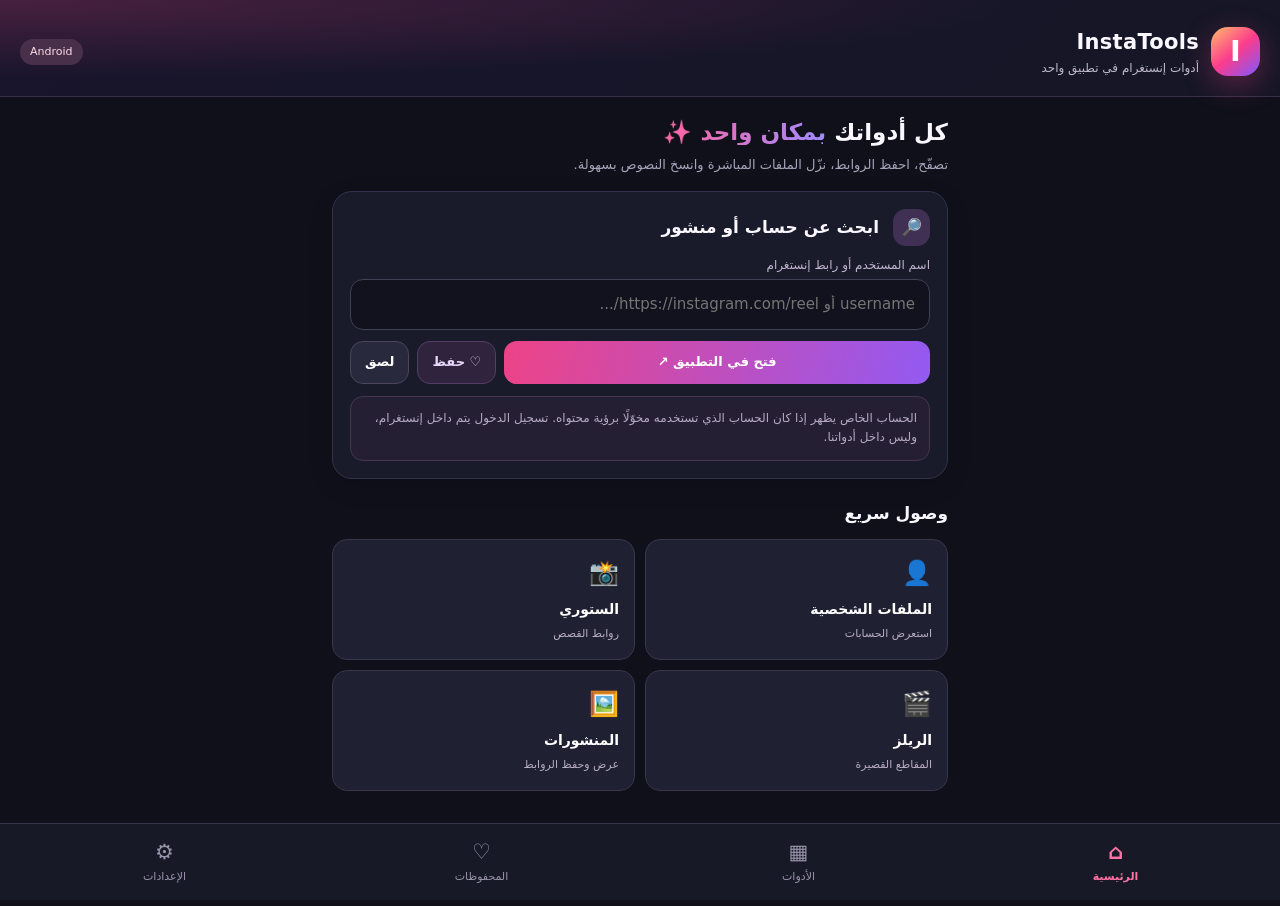
==== app/src/main/assets/index.html @ e0e9734a "Build standalone InstaTools Android app and APK workflow" ====
<!doctype html>
<html lang="ar" dir="rtl"><head><meta charset="UTF-8"><meta name="viewport" content="width=device-width,initial-scale=1,viewport-fit=cover">
<meta name="theme-color" content="#0f101a"><title>InstaTools</title>
<style>
:root{color-scheme:dark;--bg:#0f101a;--surface:#191a2a;--surface2:#22233a;--edge:#32334a;--pink:#ff4d8d;--purple:#9058ff;--text:#faf7ff;--muted:#a7a4bb}
*{box-sizing:border-box}body{margin:0;background:var(--bg);color:var(--text);font-family:system-ui,-apple-system,'Segoe UI',Tahoma,sans-serif;line-height:1.5}button,input,textarea{font:inherit}button{cursor:pointer}header{padding:27px 20px 19px;background:radial-gradient(ellipse at top left,#47203f 0%,transparent 57%),linear-gradient(140deg,#19152c,#151626);border-bottom:1px solid #383048}
.top{display:flex;align-items:center;gap:12px}.logo{width:49px;height:49px;border-radius:17px;background:linear-gradient(140deg,#ffbe6b,#fc3c8c,#7c59ff);display:grid;place-items:center;font-size:29px;font-weight:900;color:white;box-shadow:0 8px 30px #fa438255}.brand{font-size:21px;font-weight:850;letter-spacing:.3px}.sub{color:#bfb9cc;font-size:12px}.tag{font-size:11px;margin-right:auto;padding:5px 10px;background:#49304a;color:#ffdce8;border-radius:50px}
main{max-width:650px;margin:auto;padding:19px 17px 115px}.intro{font-size:23px;line-height:1.35;margin:1px 0 7px;font-weight:800}.highlight{background:linear-gradient(90deg,#ff649f,#a18bff);background-clip:text;color:transparent}
.muted{color:var(--muted);font-size:13px;margin:5px 0 17px}.card{background:var(--surface);border:1px solid var(--edge);border-radius:20px;padding:17px;margin:13px 0;box-shadow:0 8px 25px #03020822}
.card h2{font-size:17px;margin:0 0 10px}.icon{display:inline-flex;width:37px;height:37px;align-items:center;justify-content:center;border-radius:13px;background:#403054;margin-left:8px}
input,textarea{width:100%;background:#11121d;color:white;border:1px solid #414158;outline:0;border-radius:13px;padding:13px 14px;font-size:15px;direction:auto}
textarea{min-height:115px;resize:vertical}input:focus,textarea:focus{border-color:#a66eff}
.actions{display:flex;gap:8px;flex-wrap:wrap;margin-top:11px}.btn{min-height:43px;border:1px solid #4c455b;background:#29293d;color:white;padding:10px 14px;border-radius:13px;font-weight:650;font-size:13px}
.btn.primary{border:0;background:linear-gradient(105deg,#ed4386,#935af2);color:white}.btn.secondary{background:#30233d;color:#e9d8fa;border-color:#553e65}.btn.flex{flex:1}.btn:active{transform:scale(.98)}
.options{display:grid;grid-template-columns:repeat(2,minmax(0,1fr));gap:10px;margin-top:12px}.tool{border:1px solid #39354d;background:#1f2031;border-radius:15px;text-align:right;padding:15px;min-height:90px;color:white}.tool b{display:block;margin-top:8px;font-size:14px}.tool small{font-size:11px;color:#b9adc6}.tool .emoji{font-size:24px}
small{color:var(--muted)}.pill{border:1px solid #463b5a;border-radius:20px;font-size:11px;padding:3px 9px;color:#d8bfe7;display:inline-block}
.tabs{position:fixed;bottom:0;left:0;right:0;display:flex;background:#191a29f8;border-top:1px solid #38364b;padding:8px 6px max(10px,env(safe-area-inset-bottom));z-index:5;backdrop-filter:blur(15px)}
.tab{border:0;background:transparent;color:#9893aa;flex:1;padding:5px 1px;font-size:11px}.tab span{font-size:21px;display:block}.tab.active{color:#ff72a5;font-weight:700}
.section{display:none}.section.active{display:block}.empty{border:1px dashed #45415c;border-radius:17px;padding:35px 15px;text-align:center;color:#a7a0b4;margin-top:14px}.entry{display:flex;align-items:center;gap:8px;padding:11px 0;border-bottom:1px solid #393449}.entry .content{min-width:0;flex:1}.entry .content b,.entry .content small{display:block;overflow:hidden;text-overflow:ellipsis;white-space:nowrap}.entry .content small{direction:ltr;text-align:right}
.notice{font-size:12px;color:#b6a9c4;line-height:1.65;background:#241f32;border:1px solid #473551;border-radius:13px;padding:12px;margin-top:12px}
.toast{position:fixed;bottom:86px;left:20px;right:20px;margin:auto;max-width:440px;background:#3e2d50;color:white;padding:11px 17px;text-align:center;border-radius:13px;border:1px solid #aa71d5;display:none;z-index:10;box-shadow:0 10px 30px #0009}
.divider{height:1px;background:#333146;margin:14px 0}
label{font-size:12px;color:#c1b6d2;display:block;margin-bottom:5px}
</style></head><body>
<header><div class="top"><div class="logo">I</div><div><div class="brand">InstaTools</div><div class="sub">أدوات إنستغرام في تطبيق واحد</div></div><span class="tag">Android</span></div></header>
<main>
<section id="home" class="section active"><div class="intro">كل أدواتك <span class="highlight">بمكان واحد ✨</span></div><p class="muted">تصفّح، احفظ الروابط، نزّل الملفات المباشرة وانسخ النصوص بسهولة.</p>
<div class="card"><h2><span class="icon">🔎</span> ابحث عن حساب أو منشور</h2><label for="link">اسم المستخدم أو رابط إنستغرام</label><input id="link" spellcheck="false" placeholder="username أو https://instagram.com/reel/..."><div class="actions"><button class="btn primary flex" onclick="openInput()">فتح في التطبيق ↗</button><button class="btn secondary" onclick="bookmarkInput()">♡ حفظ</button><button class="btn" onclick="pasteTo('link')">لصق</button></div>
<div class="notice">الحساب الخاص يظهر إذا كان الحساب الذي تستخدمه مخوّلًا برؤية محتواه. تسجيل الدخول يتم داخل إنستغرام، وليس داخل أدواتنا.</div></div>
<h2 style="font-size:17px;margin:22px 0 7px">وصول سريع</h2>
<div class="options"><button class="tool" onclick="navigate('https://www.instagram.com/')"><span class="emoji">👤</span><b>الملفات الشخصية</b><small>استعرض الحسابات</small></button>
<button class="tool" onclick="chooseType('stories')"><span class="emoji">📸</span><b>الستوري</b><small>روابط القصص</small></button>
<button class="tool" onclick="chooseType('reels')"><span class="emoji">🎬</span><b>الريلز</b><small>المقاطع القصيرة</small></button>
<button class="tool" onclick="chooseType('posts')"><span class="emoji">🖼️</span><b>المنشورات</b><small>عرض وحفظ الروابط</small></button></div></section>
<section id="tools" class="section"><h1 class="intro">صندوق الأدوات 🧰</h1><p class="muted">خيارات تنزيل النصوص والملفات.</p>
<div class="card"><h2><span class="icon">⬇️</span> تنزيل صورة أو فيديو</h2><p class="muted">ألصق رابط ملف مباشر ينتهي مثلًا بـ mp4 أو jpg، وليس رابط صفحة منشور.</p><input id="mediaUrl" placeholder="https://example.com/video.mp4" spellcheck="false">
<div class="actions"><button class="btn primary flex" onclick="downloadMedia()">تنزيل الملف</button><button class="btn" onclick="pasteTo('mediaUrl')">لصق الرابط</button></div><div class="notice">رابط المنشور أو الريلز لا يُحوّل تلقائيًا إلى ملف. افتحه في إنستغرام، واحفظ رابطه هنا.</div></div>
<div class="card"><h2><span class="icon">💬</span> نسخ التعليقات</h2><p class="muted">داخل متصفح إنستغرام اضغط «نسخ التعليقات» لاستخراج التعليقات الظاهرة عندما تسمح الصفحة بذلك. أو الصق النص هنا.</p>
<textarea id="comments" placeholder="الصق أي تعليق هنا لنسخه أو تعديله..."></textarea><div class="actions"><button class="btn primary flex" onclick="copyComments()">نسخ التعليقات</button><button class="btn" onclick="pasteTo('comments')">لصق</button><button class="btn secondary" onclick="saveNote()">حفظ ملاحظة</button></div></div>
<div class="card"><h2><span class="icon">📁</span> استعراض صور ومقاطع الجهاز</h2><p class="muted">افتح ملفاتك المحلية للمراجعة قبل المشاركة.</p><input id="localFiles" type="file" accept="image/*,video/*" multiple><div id="fileInfo" class="muted"></div></div></section>
<section id="saved" class="section"><h1 class="intro">المحفوظات ♡</h1><p class="muted">الروابط والملاحظات محفوظة محليًا على جهازك.</p><div class="card"><label>بحث في المحفوظات</label><input id="filter" placeholder="ابحث عن اسم أو رابط..." oninput="renderSaved()"><div id="savedList"></div><div class="actions"><button class="btn secondary" onclick="exportSaved()">مشاركة قائمة الروابط</button><button class="btn" onclick="clearSaved()">حذف الكل</button></div></div></section>
<section id="settings" class="section"><h1 class="intro">الإعدادات ⚙️</h1><div class="card"><h2>InstaTools 1.0</h2><p class="muted">مصمم خصيصًا لهواتف أندرويد. المتصفح الداخلي يستخدم جلسة منفصلة محفوظة محليًا؛ لا نحفظ كلمة مرور إنستغرام داخل التطبيق.</p><div class="divider"></div><button class="btn primary" onclick="navigate('https://www.instagram.com/')">فتح إنستغرام</button><div class="notice">المحتوى غير المتاح لحسابك في إنستغرام يبقى غير متاح هنا أيضًا. روابط الملفات المباشرة تُنزّل إلى مجلد Downloads/InstaTools.</div></div></section>
</main><nav class="tabs"><button id="t-home" class="tab active" onclick="show('home')"><span>⌂</span>الرئيسية</button><button id="t-tools" class="tab" onclick="show('tools')"><span>▦</span>الأدوات</button><button id="t-saved" class="tab" onclick="show('saved')"><span>♡</span>المحفوظات</button><button id="t-settings" class="tab" onclick="show('settings')"><span>⚙</span>الإعدادات</button></nav><div id="toast" class="toast"></div>
<script>
const KEY='instatools.saved.v1';
const el=id=>document.getElementById(id);
let saved=[];try{saved=JSON.parse(localStorage.getItem(KEY)||'[]');if(!Array.isArray(saved))saved=[];}catch(e){saved=[];}
function show(id){document.querySelectorAll('.section').forEach(e=>e.classList.toggle('active',e.id===id));document.querySelectorAll('.tab').forEach(e=>e.classList.toggle('active',e.id==='t-'+id));if(id==='saved')renderSaved();scrollTo(0,0);}
function notify(s){let t=el('toast');t.textContent=s;t.style.display='block';setTimeout(()=>t.style.display='none',2500);}
function normalize(s){s=(s||'').trim();if(!s)return null;
 if(/^@?[a-zA-Z0-9._]{1,30}$/.test(s))return 'https://www.instagram.com/'+s.replace('@','')+'/';
 try{let u=new URL(s);if(u.protocol!=='https:')return null;if(!['instagram.com','www.instagram.com','m.instagram.com'].includes(u.hostname.toLowerCase()))return null;return u.toString();}catch(e){return null;}
}
function navigate(url){if(window.App)App.openInstagram(url);else window.open(url,'_blank');}
function openInput(){let url=normalize(el('link').value);if(!url)return notify('أدخل اسم حساب أو رابط إنستغرام صحيح');navigate(url);}
function bookmarkInput(){let url=normalize(el('link').value);if(!url)return notify('أدخل اسم حساب أو رابط صحيح');save(url,'إنستغرام');}
function save(url,title){if(saved.some(e=>e.url===url)){notify('الرابط محفوظ مسبقًا');return;}
 saved.unshift({id:Date.now().toString()+Math.random().toString(16).slice(2),url,title,date:new Date().toLocaleDateString('ar-SA')});persist();notify('تمت الإضافة للمحفوظات');}
function persist(){localStorage.setItem(KEY,JSON.stringify(saved));renderSaved();}
function chooseType(type){show('home');el('link').focus();el('link').placeholder=type==='stories'?'رابط ستوري /stories/...':type==='reels'?'رابط ريلز /reel/...':'رابط منشور /p/...';notify('الصق الرابط المطلوب ثم افتحه');}
function copy(s){if(window.App)App.copy(s);else navigator.clipboard.writeText(s).then(()=>notify('تم النسخ'));}
function pasteTo(id){if(window.App){el(id).value=App.clipboard();if(!el(id).value)notify('الحافظة فارغة');}else notify('اللصق غير متاح');}
function downloadMedia(){let u=el('mediaUrl').value.trim();if(!/^https:\/\/.+\.(jpg|jpeg|png|webp|mp4|mov|m4v|gif|heic)(\?.*)?$/i.test(u))return notify('مطلوب رابط ملف مباشر .mp4 أو .jpg');if(window.App)App.downloadDirect(u);}
function copyComments(){let s=el('comments').value.trim();if(!s)return notify('اكتب أو الصق التعليقات أولًا');copy(s);}
function saveNote(){let s=el('comments').value.trim();if(!s)return notify('اكتب النص أولًا');save('note:'+s,'ملاحظة');}
function renderSaved(){const list=el('savedList'),q=(el('filter').value||'').toLowerCase();list.innerHTML='';let items=saved.filter(x=>(x.url+' '+x.title).toLowerCase().includes(q));if(!items.length){list.innerHTML='<div class="empty">ما عندك عناصر محفوظة إلى الآن ♡</div>';return;}
 items.forEach(it=>{const d=document.createElement('div');d.className='entry';const content=document.createElement('div');content.className='content';const title=document.createElement('b');title.textContent=it.title;const small=document.createElement('small');small.textContent=it.url;content.append(title,small);d.appendChild(content);
 const b=document.createElement('button');b.className='btn';b.textContent='فتح';b.onclick=()=>it.url.startsWith('https://')?navigate(it.url):copy(it.url.slice(5));
 const c=document.createElement('button');c.className='btn';c.textContent='⧉';c.onclick=()=>copy(it.url);
 const del=document.createElement('button');del.className='btn';del.textContent='✕';del.onclick=()=>{saved=saved.filter(x=>x.id!==it.id);persist();};d.append(b,c,del);list.appendChild(d);});}
function clearSaved(){if(confirm('هل تريد حذف جميع المحفوظات من هذا الجهاز؟')){saved=[];persist();}}
function exportSaved(){let s=saved.map(x=>x.title+'\n'+x.url).join('\n\n');if(window.App)App.share(s||'لا توجد روابط محفوظة');}
function receiveShared(s){el('link').value=s;show('home');notify('تم استقبال الرابط');}
el('localFiles').onchange=e=>{let a=[...e.target.files];el('fileInfo').textContent=a.map(f=>f.name+' ('+Math.round(f.size/1024)+' KB)').join(' • ');};
renderSaved();
</script></body></html>
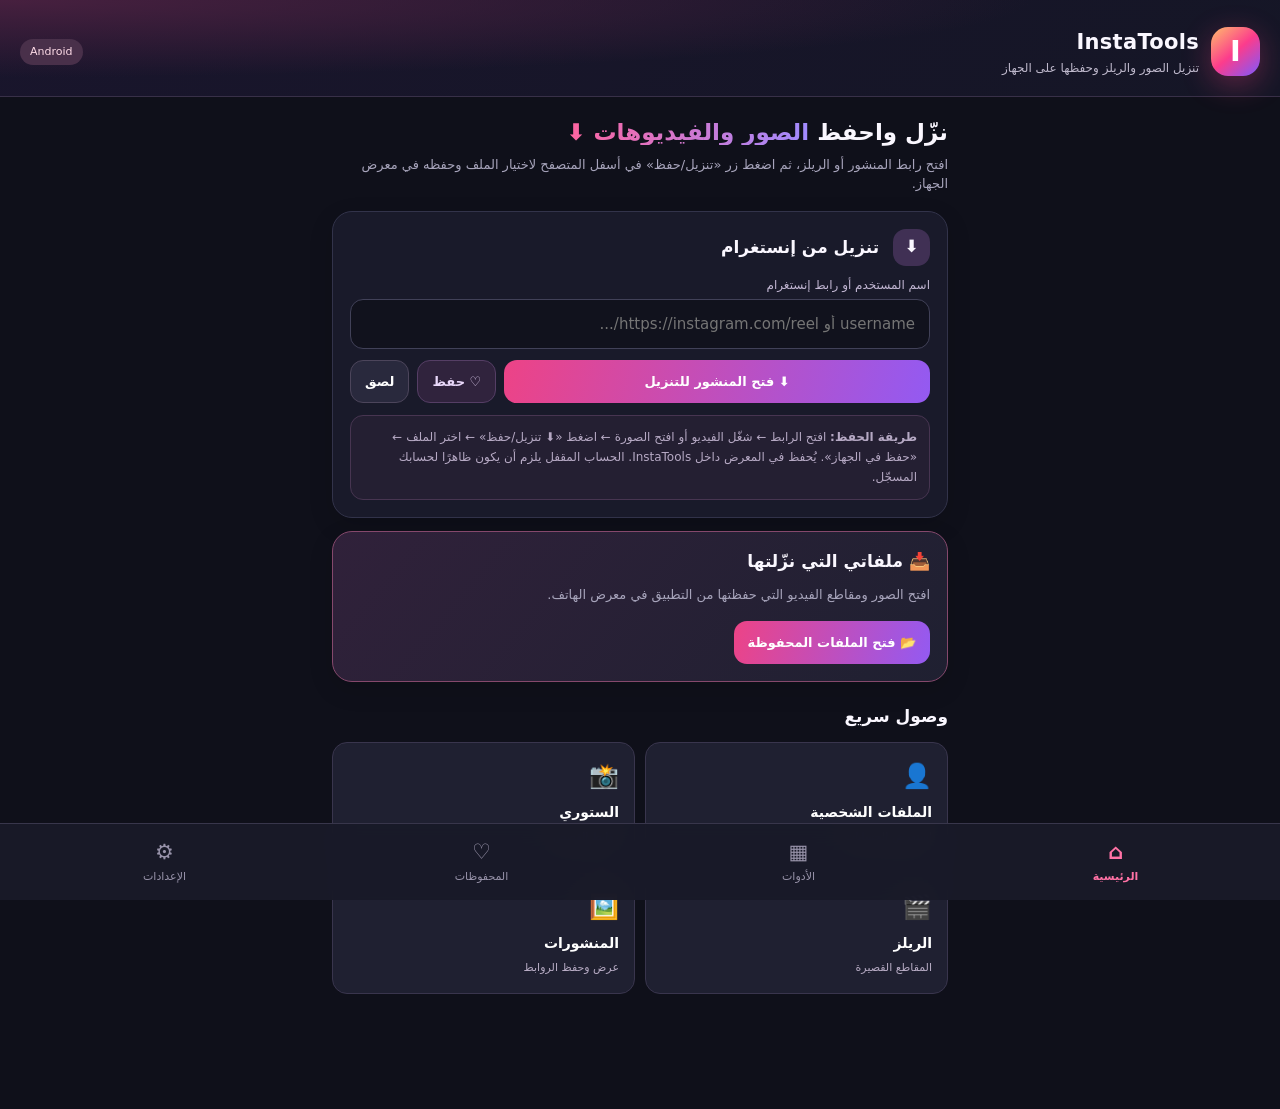
==== commit 8977c7dc: "Make real download/save workflow primary in Arabic Android UI" ====
--- a/app/src/main/assets/index.html
+++ b/app/src/main/assets/index.html
@@ -1,6 +1,6 @@
 <!doctype html>
 <html lang="ar" dir="rtl"><head><meta charset="UTF-8"><meta name="viewport" content="width=device-width,initial-scale=1,viewport-fit=cover">
-<meta name="theme-color" content="#0f101a"><title>InstaTools</title>
+<meta name="theme-color" content="#0f101a"><title>InstaTools — تنزيل الصور والريلز</title>
 <style>
 :root{color-scheme:dark;--bg:#0f101a;--surface:#191a2a;--surface2:#22233a;--edge:#32334a;--pink:#ff4d8d;--purple:#9058ff;--text:#faf7ff;--muted:#a7a4bb}
 *{box-sizing:border-box}body{margin:0;background:var(--bg);color:var(--text);font-family:system-ui,-apple-system,'Segoe UI',Tahoma,sans-serif;line-height:1.5}button,input,textarea{font:inherit}button{cursor:pointer}header{padding:27px 20px 19px;background:radial-gradient(ellipse at top left,#47203f 0%,transparent 57%),linear-gradient(140deg,#19152c,#151626);border-bottom:1px solid #383048}
@@ -22,24 +22,29 @@
 .divider{height:1px;background:#333146;margin:14px 0}
 label{font-size:12px;color:#c1b6d2;display:block;margin-bottom:5px}
 </style></head><body>
-<header><div class="top"><div class="logo">I</div><div><div class="brand">InstaTools</div><div class="sub">أدوات إنستغرام في تطبيق واحد</div></div><span class="tag">Android</span></div></header>
+<header><div class="top"><div class="logo">I</div><div><div class="brand">InstaTools</div><div class="sub">تنزيل الصور والريلز وحفظها على الجهاز</div></div><span class="tag">Android</span></div></header>
 <main>
-<section id="home" class="section active"><div class="intro">كل أدواتك <span class="highlight">بمكان واحد ✨</span></div><p class="muted">تصفّح، احفظ الروابط، نزّل الملفات المباشرة وانسخ النصوص بسهولة.</p>
-<div class="card"><h2><span class="icon">🔎</span> ابحث عن حساب أو منشور</h2><label for="link">اسم المستخدم أو رابط إنستغرام</label><input id="link" spellcheck="false" placeholder="username أو https://instagram.com/reel/..."><div class="actions"><button class="btn primary flex" onclick="openInput()">فتح في التطبيق ↗</button><button class="btn secondary" onclick="bookmarkInput()">♡ حفظ</button><button class="btn" onclick="pasteTo('link')">لصق</button></div>
-<div class="notice">الحساب الخاص يظهر إذا كان الحساب الذي تستخدمه مخوّلًا برؤية محتواه. تسجيل الدخول يتم داخل إنستغرام، وليس داخل أدواتنا.</div></div>
+<section id="home" class="section active"><div class="intro">نزّل واحفظ <span class="highlight">الصور والفيديوهات ⬇️</span></div><p class="muted">افتح رابط المنشور أو الريلز، ثم اضغط زر «تنزيل/حفظ» في أسفل المتصفح لاختيار الملف وحفظه في معرض الجهاز.</p>
+<div class="card"><h2><span class="icon">⬇️</span> تنزيل من إنستغرام</h2><label for="link">اسم المستخدم أو رابط إنستغرام</label><input id="link" spellcheck="false" placeholder="username أو https://instagram.com/reel/..."><div class="actions"><button class="btn primary flex" onclick="openInput()">⬇ فتح المنشور للتنزيل</button><button class="btn secondary" onclick="bookmarkInput()">♡ حفظ</button><button class="btn" onclick="pasteTo('link')">لصق</button></div>
+<div class="notice"><b>طريقة الحفظ:</b> افتح الرابط ← شغّل الفيديو أو افتح الصورة ← اضغط «⬇ تنزيل/حفظ» ← اختر الملف ← «حفظ في الجهاز». يُحفظ في المعرض داخل InstaTools. الحساب المقفل يلزم أن يكون ظاهرًا لحسابك المسجّل.</div></div>
+<div class="card" style="border-color:#85486c;background:linear-gradient(130deg,#30213a,#1f2031)">
+<h2>📥 ملفاتي التي نزّلتها</h2>
+<p class="muted">افتح الصور ومقاطع الفيديو التي حفظتها من التطبيق في معرض الهاتف.</p>
+<button class="btn primary" onclick="downloads()">📂 فتح الملفات المحفوظة</button>
+</div>
 <h2 style="font-size:17px;margin:22px 0 7px">وصول سريع</h2>
 <div class="options"><button class="tool" onclick="navigate('https://www.instagram.com/')"><span class="emoji">👤</span><b>الملفات الشخصية</b><small>استعرض الحسابات</small></button>
 <button class="tool" onclick="chooseType('stories')"><span class="emoji">📸</span><b>الستوري</b><small>روابط القصص</small></button>
 <button class="tool" onclick="chooseType('reels')"><span class="emoji">🎬</span><b>الريلز</b><small>المقاطع القصيرة</small></button>
 <button class="tool" onclick="chooseType('posts')"><span class="emoji">🖼️</span><b>المنشورات</b><small>عرض وحفظ الروابط</small></button></div></section>
-<section id="tools" class="section"><h1 class="intro">صندوق الأدوات 🧰</h1><p class="muted">خيارات تنزيل النصوص والملفات.</p>
+<section id="tools" class="section"><h1 class="intro">صندوق الأدوات 🧰</h1><p class="muted">حفظ الملفات الأصلية في معرض أندرويد، ونسخ التعليقات.</p><div class="card"><h2>🎬 تنزيل صور وفيديوهات إنستغرام</h2><p class="muted">من الصفحة الرئيسية افتح رابط المنشور أو الريلز. سيظهر أسفل المتصفح زر «⬇ تنزيل/حفظ» لاكتشاف الملفات الموجودة بالصفحة ثم اختيار الصورة أو الفيديو المطلوب.</p><button class="btn primary" onclick="show('home')">اذهب لإدخال رابط التنزيل</button><button class="btn secondary" onclick="downloads()" style="margin-right:8px">عرض تنزيلاتي</button></div>
 <div class="card"><h2><span class="icon">⬇️</span> تنزيل صورة أو فيديو</h2><p class="muted">ألصق رابط ملف مباشر ينتهي مثلًا بـ mp4 أو jpg، وليس رابط صفحة منشور.</p><input id="mediaUrl" placeholder="https://example.com/video.mp4" spellcheck="false">
-<div class="actions"><button class="btn primary flex" onclick="downloadMedia()">تنزيل الملف</button><button class="btn" onclick="pasteTo('mediaUrl')">لصق الرابط</button></div><div class="notice">رابط المنشور أو الريلز لا يُحوّل تلقائيًا إلى ملف. افتحه في إنستغرام، واحفظ رابطه هنا.</div></div>
+<div class="actions"><button class="btn primary flex" onclick="downloadMedia()">تنزيل الملف</button><button class="btn" onclick="pasteTo('mediaUrl')">لصق الرابط</button></div><div class="notice">للتنزيل من منشورات إنستغرام استخدم زر «استخراج وتنزيل» داخل المتصفح. هذا الحقل مخصص لرابط ملف صورة أو فيديو مباشر.</div></div>
 <div class="card"><h2><span class="icon">💬</span> نسخ التعليقات</h2><p class="muted">داخل متصفح إنستغرام اضغط «نسخ التعليقات» لاستخراج التعليقات الظاهرة عندما تسمح الصفحة بذلك. أو الصق النص هنا.</p>
 <textarea id="comments" placeholder="الصق أي تعليق هنا لنسخه أو تعديله..."></textarea><div class="actions"><button class="btn primary flex" onclick="copyComments()">نسخ التعليقات</button><button class="btn" onclick="pasteTo('comments')">لصق</button><button class="btn secondary" onclick="saveNote()">حفظ ملاحظة</button></div></div>
 <div class="card"><h2><span class="icon">📁</span> استعراض صور ومقاطع الجهاز</h2><p class="muted">افتح ملفاتك المحلية للمراجعة قبل المشاركة.</p><input id="localFiles" type="file" accept="image/*,video/*" multiple><div id="fileInfo" class="muted"></div></div></section>
-<section id="saved" class="section"><h1 class="intro">المحفوظات ♡</h1><p class="muted">الروابط والملاحظات محفوظة محليًا على جهازك.</p><div class="card"><label>بحث في المحفوظات</label><input id="filter" placeholder="ابحث عن اسم أو رابط..." oninput="renderSaved()"><div id="savedList"></div><div class="actions"><button class="btn secondary" onclick="exportSaved()">مشاركة قائمة الروابط</button><button class="btn" onclick="clearSaved()">حذف الكل</button></div></div></section>
-<section id="settings" class="section"><h1 class="intro">الإعدادات ⚙️</h1><div class="card"><h2>InstaTools 1.0</h2><p class="muted">مصمم خصيصًا لهواتف أندرويد. المتصفح الداخلي يستخدم جلسة منفصلة محفوظة محليًا؛ لا نحفظ كلمة مرور إنستغرام داخل التطبيق.</p><div class="divider"></div><button class="btn primary" onclick="navigate('https://www.instagram.com/')">فتح إنستغرام</button><div class="notice">المحتوى غير المتاح لحسابك في إنستغرام يبقى غير متاح هنا أيضًا. روابط الملفات المباشرة تُنزّل إلى مجلد Downloads/InstaTools.</div></div></section>
+<section id="saved" class="section"><h1 class="intro">المحفوظات ♡</h1><p class="muted">روابطك وملاحظاتك محفوظة محليًا. الصور والفيديوهات المنزّلة تُحفظ في المعرض.</p><div class="card"><h2>📥 الصور والفيديوهات المحفوظة</h2><button class="btn primary" onclick="downloads()">افتح التنزيلات المحفوظة</button></div><div class="card"><label>بحث في المحفوظات</label><input id="filter" placeholder="ابحث عن اسم أو رابط..." oninput="renderSaved()"><div id="savedList"></div><div class="actions"><button class="btn secondary" onclick="exportSaved()">مشاركة قائمة الروابط</button><button class="btn" onclick="clearSaved()">حذف الكل</button></div></div></section>
+<section id="settings" class="section"><h1 class="intro">الإعدادات ⚙️</h1><div class="card"><h2>InstaTools 1.0</h2><p class="muted">نسخة أندرويد 2.0 — تنزيل حقيقي عبر روابط ملفات الصور والفيديو التي يكتشفها المتصفح. يحفظ الملفات في صور أو أفلام InstaTools.</p><div class="divider"></div><button class="btn primary" onclick="navigate('https://www.instagram.com/')">فتح إنستغرام</button><div class="notice">قد تفشل بعض الملفات بسبب حماية إنستغرام أو لأنها تُعرض بصيغة blob بدون رابط تنزيل مباشر. التطبيق يوضح عند نجاح الحفظ أو فشله. المحتوى الخاص يظهر وفق صلاحية الحساب المسجّل.</div></div></section>
 </main><nav class="tabs"><button id="t-home" class="tab active" onclick="show('home')"><span>⌂</span>الرئيسية</button><button id="t-tools" class="tab" onclick="show('tools')"><span>▦</span>الأدوات</button><button id="t-saved" class="tab" onclick="show('saved')"><span>♡</span>المحفوظات</button><button id="t-settings" class="tab" onclick="show('settings')"><span>⚙</span>الإعدادات</button></nav><div id="toast" class="toast"></div>
 <script>
 const KEY='instatools.saved.v1';
@@ -60,6 +65,7 @@
 function chooseType(type){show('home');el('link').focus();el('link').placeholder=type==='stories'?'رابط ستوري /stories/...':type==='reels'?'رابط ريلز /reel/...':'رابط منشور /p/...';notify('الصق الرابط المطلوب ثم افتحه');}
 function copy(s){if(window.App)App.copy(s);else navigator.clipboard.writeText(s).then(()=>notify('تم النسخ'));}
 function pasteTo(id){if(window.App){el(id).value=App.clipboard();if(!el(id).value)notify('الحافظة فارغة');}else notify('اللصق غير متاح');}
+function downloads(){if(window.App)App.downloads();else notify('افتحها على أندرويد');}
 function downloadMedia(){let u=el('mediaUrl').value.trim();if(!/^https:\/\/.+\.(jpg|jpeg|png|webp|mp4|mov|m4v|gif|heic)(\?.*)?$/i.test(u))return notify('مطلوب رابط ملف مباشر .mp4 أو .jpg');if(window.App)App.downloadDirect(u);}
 function copyComments(){let s=el('comments').value.trim();if(!s)return notify('اكتب أو الصق التعليقات أولًا');copy(s);}
 function saveNote(){let s=el('comments').value.trim();if(!s)return notify('اكتب النص أولًا');save('note:'+s,'ملاحظة');}
